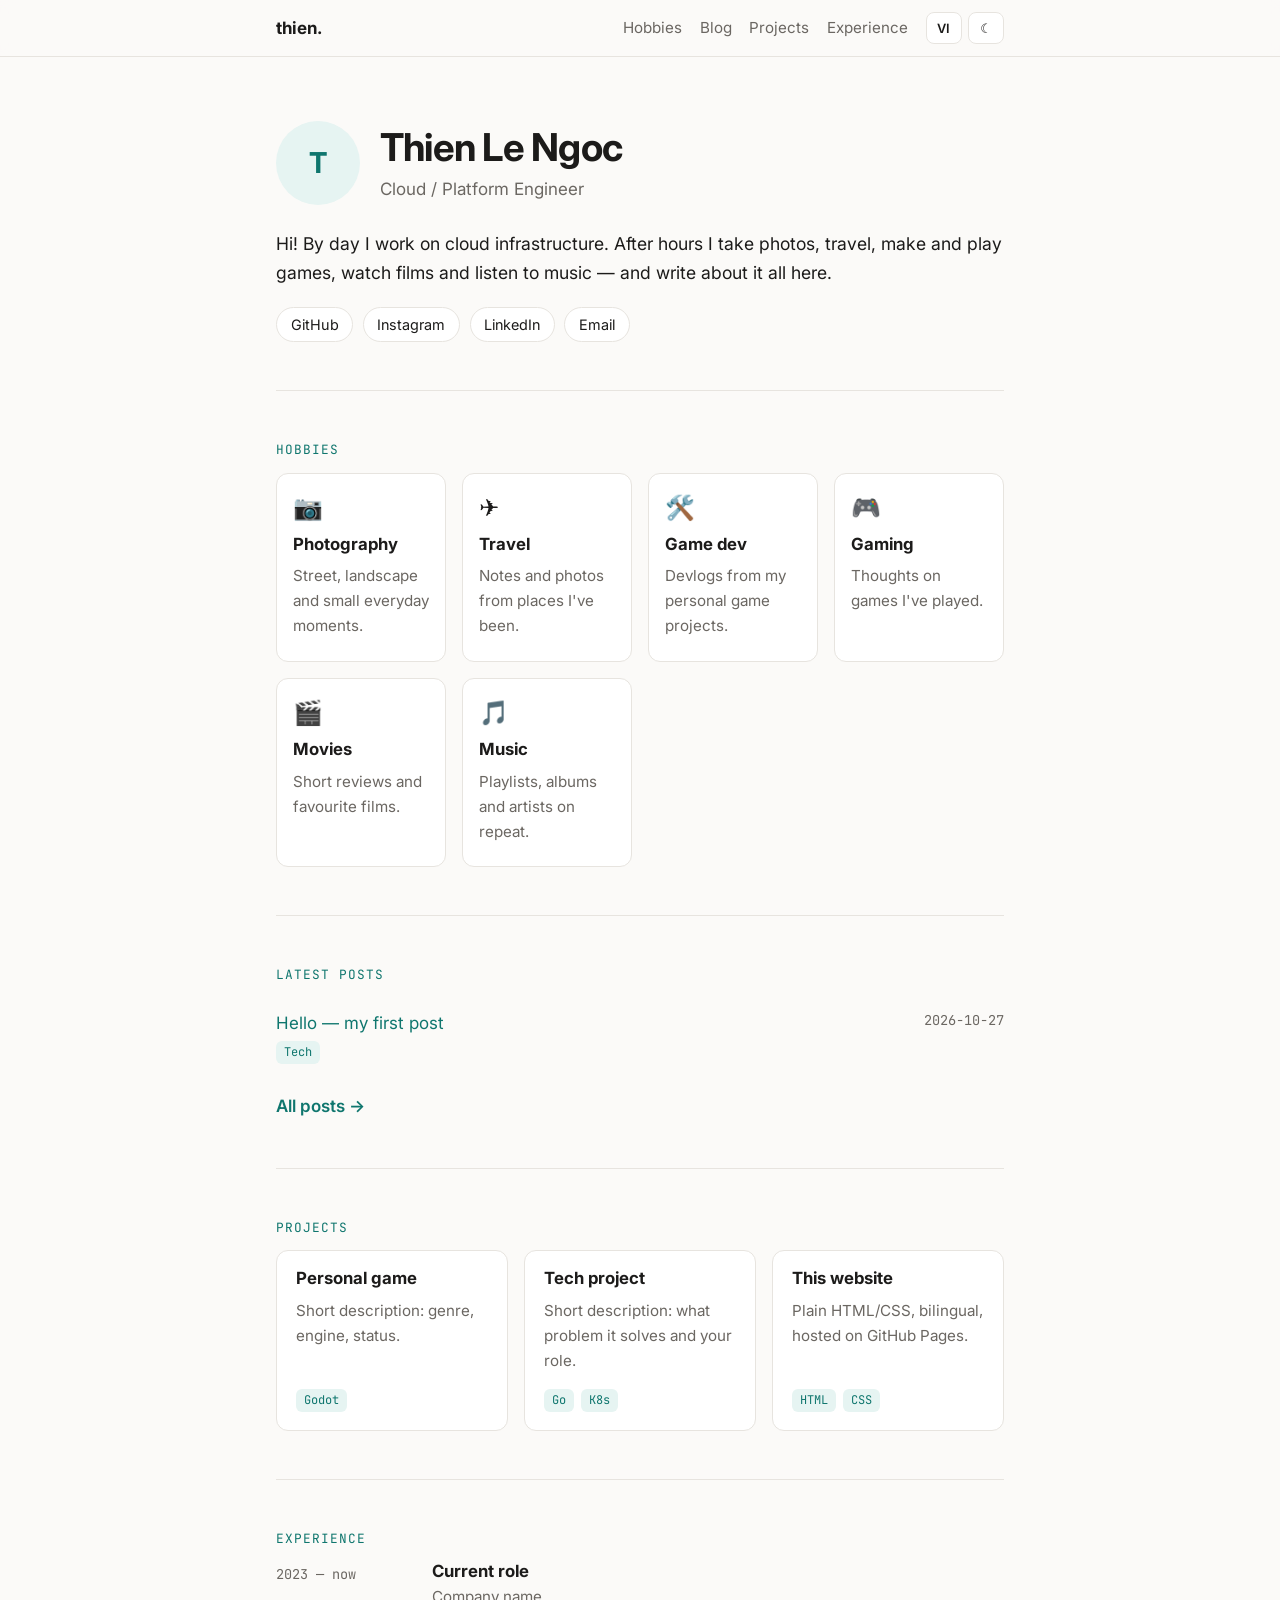
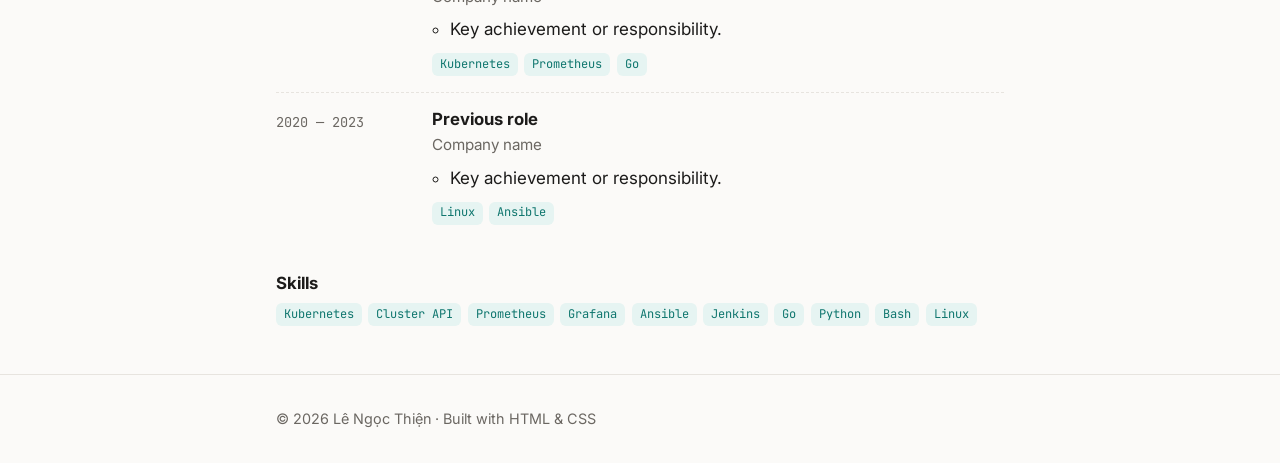
==== index.html @ 989d4b85 "Initial personal website Plain HTML/CSS site for GitHub Pages, bilingual (VI/EN) with dark mode.  - " ====
<!doctype html>
<html lang="vi" data-lang="vi"
      data-title-vi="Lê Ngọc Thiện — Trang cá nhân"
      data-title-en="Thien Le Ngoc — Personal site">
<head>
  <meta charset="utf-8">
  <meta name="viewport" content="width=device-width, initial-scale=1">
  <title>Lê Ngọc Thiện</title>
  <meta name="description" content="Trang cá nhân của Lê Ngọc Thiện — nhiếp ảnh, du lịch, game, phim, âm nhạc và công việc.">
  <link rel="icon" href="data:image/svg+xml,<svg xmlns='http://www.w3.org/2000/svg' viewBox='0 0 100 100'><rect width='100' height='100' rx='22' fill='%230f766e'/><text x='50' y='66' font-size='52' text-anchor='middle' fill='white' font-family='sans-serif' font-weight='700'>T</text></svg>">
  <link rel="preconnect" href="https://fonts.googleapis.com">
  <link rel="preconnect" href="https://fonts.gstatic.com" crossorigin>
  <link href="https://fonts.googleapis.com/css2?family=Inter:wght@400;600;700&family=JetBrains+Mono:wght@400;600&display=swap" rel="stylesheet">
  <link rel="stylesheet" href="assets/css/style.css">
  <script src="assets/js/main.js"></script>
</head>
<body>

<header class="site-header">
  <div class="container">
    <a class="brand" href="#top">thien.</a>
    <nav class="nav">
      <span class="nav-links">
        <a href="#hobbies"><span data-l="vi">Sở thích</span><span data-l="en">Hobbies</span></a>
        <a href="blog/">Blog</a>
        <a href="#projects"><span data-l="vi">Dự án</span><span data-l="en">Projects</span></a>
        <a href="#experience"><span data-l="vi">Kinh nghiệm</span><span data-l="en">Experience</span></a>
      </span>
      <span class="toggles">
        <button class="btn-icon" id="lang-toggle" type="button" aria-label="Switch language">EN</button>
        <button class="btn-icon" id="theme-toggle" type="button" aria-label="Toggle theme">☾</button>
      </span>
    </nav>
  </div>
</header>

<main class="container" id="top">

  <!-- ===== About ===== -->
  <section class="hero" id="about">
    <div class="hero-top">
      <!-- TODO: replace with <img class="avatar" src="assets/img/avatar.jpg" alt=""> -->
      <div class="avatar" aria-hidden="true">T</div>
      <div>
        <h1>
          <span data-l="vi">Lê Ngọc Thiện</span>
          <span data-l="en">Thien Le Ngoc</span>
        </h1>
        <!-- TODO: chỉnh lại chức danh -->
        <p class="role">
          <span data-l="vi">Kỹ sư Cloud / Platform</span>
          <span data-l="en">Cloud / Platform Engineer</span>
        </p>
      </div>
    </div>

    <!-- TODO: viết lại đoạn giới thiệu -->
    <p class="lead" data-l="vi">
      Xin chào! Ban ngày mình làm hạ tầng cloud. Ngoài giờ mình chụp ảnh, đi du lịch,
      làm và chơi game, xem phim, nghe nhạc — và ghi lại tất cả ở đây.
    </p>
    <p class="lead" data-l="en">
      Hi! By day I work on cloud infrastructure. After hours I take photos, travel,
      make and play games, watch films and listen to music — and write about it all here.
    </p>

    <div class="links">
      <a class="chip" href="https://github.com/lnthien97" target="_blank" rel="noopener">GitHub</a>
      <!-- TODO: điền link thật hoặc xoá -->
      <a class="chip" href="https://www.instagram.com/your-handle" target="_blank" rel="noopener">Instagram</a>
      <a class="chip" href="https://www.linkedin.com/in/your-handle" target="_blank" rel="noopener">LinkedIn</a>
      <a class="chip" href="mailto:you@example.com">Email</a>
    </div>
  </section>

  <!-- ===== Hobbies ===== -->
  <section id="hobbies">
    <div class="eyebrow"><span data-l="vi">Sở thích</span><span data-l="en">Hobbies</span></div>
    <!-- Mỗi thẻ dẫn tới blog lọc theo tag. Slug phải khớp với data-tags trong blog/index.html. -->
    <div class="grid grid-sm">
      <a class="card" href="blog/?tag=photography">
        <div class="emoji">📷</div>
        <h3><span data-l="vi">Nhiếp ảnh</span><span data-l="en">Photography</span></h3>
        <p data-l="vi">Ảnh đường phố, phong cảnh và những khoảnh khắc nhỏ.</p>
        <p data-l="en">Street, landscape and small everyday moments.</p>
      </a>
      <a class="card" href="blog/?tag=travel">
        <div class="emoji">✈️</div>
        <h3><span data-l="vi">Du lịch</span><span data-l="en">Travel</span></h3>
        <p data-l="vi">Ghi chép và ảnh từ những nơi đã đi.</p>
        <p data-l="en">Notes and photos from places I've been.</p>
      </a>
      <a class="card" href="blog/?tag=gamedev">
        <div class="emoji">🛠️</div>
        <h3><span data-l="vi">Làm game</span><span data-l="en">Game dev</span></h3>
        <p data-l="vi">Nhật ký phát triển các dự án game cá nhân.</p>
        <p data-l="en">Devlogs from my personal game projects.</p>
      </a>
      <a class="card" href="blog/?tag=gaming">
        <div class="emoji">🎮</div>
        <h3><span data-l="vi">Chơi game</span><span data-l="en">Gaming</span></h3>
        <p data-l="vi">Cảm nhận về những game đã chơi.</p>
        <p data-l="en">Thoughts on games I've played.</p>
      </a>
      <a class="card" href="blog/?tag=movies">
        <div class="emoji">🎬</div>
        <h3><span data-l="vi">Phim</span><span data-l="en">Movies</span></h3>
        <p data-l="vi">Review ngắn và danh sách phim yêu thích.</p>
        <p data-l="en">Short reviews and favourite films.</p>
      </a>
      <a class="card" href="blog/?tag=music">
        <div class="emoji">🎵</div>
        <h3><span data-l="vi">Âm nhạc</span><span data-l="en">Music</span></h3>
        <p data-l="vi">Playlist, album và nghệ sĩ đang nghe.</p>
        <p data-l="en">Playlists, albums and artists on repeat.</p>
      </a>
    </div>
  </section>

  <!-- ===== Blog ===== -->
  <section id="blog">
    <div class="eyebrow"><span data-l="vi">Bài viết mới</span><span data-l="en">Latest posts</span></div>
    <!-- Giữ 3–5 bài mới nhất ở đây; danh sách đầy đủ ở blog/index.html -->
    <ul class="posts">
      <li>
        <div>
          <a href="blog/hello-world.html">
            <span data-l="vi">Xin chào — bài viết đầu tiên</span>
            <span data-l="en">Hello — my first post</span>
          </a>
          <div class="post-tags">
            <a class="tag" href="blog/?tag=tech"><span data-l="vi">Kỹ thuật</span><span data-l="en">Tech</span></a>
          </div>
        </div>
        <time datetime="2026-10-27">2026-10-27</time>
      </li>
    </ul>
    <a class="more" href="blog/"><span data-l="vi">Xem tất cả bài viết →</span><span data-l="en">All posts →</span></a>
  </section>

  <!-- ===== Projects ===== -->
  <section id="projects">
    <div class="eyebrow"><span data-l="vi">Dự án</span><span data-l="en">Projects</span></div>
    <!-- TODO: thay bằng dự án thật (công việc lẫn game cá nhân). Copy một <a class="card"> để thêm. -->
    <div class="grid">
      <a class="card" href="https://github.com/lnthien97" target="_blank" rel="noopener">
        <h3><span data-l="vi">Game cá nhân</span><span data-l="en">Personal game</span></h3>
        <p data-l="vi">Mô tả ngắn: thể loại, engine, trạng thái.</p>
        <p data-l="en">Short description: genre, engine, status.</p>
        <div class="tags"><span class="tag">Godot</span></div>
      </a>
      <a class="card" href="https://github.com/lnthien97" target="_blank" rel="noopener">
        <h3><span data-l="vi">Dự án kỹ thuật</span><span data-l="en">Tech project</span></h3>
        <p data-l="vi">Mô tả ngắn: dự án giải quyết vấn đề gì, vai trò của bạn.</p>
        <p data-l="en">Short description: what problem it solves and your role.</p>
        <div class="tags"><span class="tag">Go</span><span class="tag">K8s</span></div>
      </a>
      <a class="card" href="https://github.com/lnthien97/thien-le-ngoc" target="_blank" rel="noopener">
        <h3><span data-l="vi">Trang web này</span><span data-l="en">This website</span></h3>
        <p data-l="vi">HTML/CSS thuần, song ngữ, host trên GitHub Pages.</p>
        <p data-l="en">Plain HTML/CSS, bilingual, hosted on GitHub Pages.</p>
        <div class="tags"><span class="tag">HTML</span><span class="tag">CSS</span></div>
      </a>
    </div>
  </section>

  <!-- ===== Experience ===== -->
  <section id="experience">
    <div class="eyebrow"><span data-l="vi">Kinh nghiệm</span><span data-l="en">Experience</span></div>
    <!-- TODO: thay bằng kinh nghiệm thật. Copy một <li> để thêm mục. -->
    <ol class="timeline">
      <li>
        <div class="when">2023 — <span data-l="vi">nay</span><span data-l="en">now</span></div>
        <div>
          <h3><span data-l="vi">Vị trí hiện tại</span><span data-l="en">Current role</span></h3>
          <div class="org"><span data-l="vi">Tên công ty</span><span data-l="en">Company name</span></div>
          <ul>
            <li data-l="vi">Mô tả thành tựu / trách nhiệm chính.</li>
            <li data-l="en">Key achievement or responsibility.</li>
          </ul>
          <div class="tags"><span class="tag">Kubernetes</span><span class="tag">Prometheus</span><span class="tag">Go</span></div>
        </div>
      </li>
      <li>
        <div class="when">2020 — 2023</div>
        <div>
          <h3><span data-l="vi">Vị trí trước</span><span data-l="en">Previous role</span></h3>
          <div class="org"><span data-l="vi">Tên công ty</span><span data-l="en">Company name</span></div>
          <ul>
            <li data-l="vi">Mô tả thành tựu / trách nhiệm chính.</li>
            <li data-l="en">Key achievement or responsibility.</li>
          </ul>
          <div class="tags"><span class="tag">Linux</span><span class="tag">Ansible</span></div>
        </div>
      </li>
    </ol>

    <h3 style="margin-top:2rem"><span data-l="vi">Kỹ năng</span><span data-l="en">Skills</span></h3>
    <!-- TODO: chỉnh danh sách kỹ năng -->
    <div class="tags">
      <span class="tag">Kubernetes</span><span class="tag">Cluster API</span><span class="tag">Prometheus</span>
      <span class="tag">Grafana</span><span class="tag">Ansible</span><span class="tag">Jenkins</span>
      <span class="tag">Go</span><span class="tag">Python</span><span class="tag">Bash</span><span class="tag">Linux</span>
    </div>
    <!-- Có cv.pdf thì bỏ comment dòng dưới -->
    <!-- <a class="more" href="cv.pdf"><span data-l="vi">Tải CV →</span><span data-l="en">Download CV →</span></a> -->
  </section>

</main>

<footer class="site-footer">
  <div class="container">
    © <span id="year">2026</span> Lê Ngọc Thiện ·
    <span data-l="vi">Làm bằng HTML &amp; CSS</span><span data-l="en">Built with HTML &amp; CSS</span>
  </div>
</footer>

</body>
</html>
---- assets/css/style.css ----
/* ---------- Tokens ---------- */
:root {
  --bg: #fbfaf8;
  --surface: #ffffff;
  --text: #1c1b1a;
  --muted: #6b6762;
  --border: #e7e4df;
  --accent: #0f766e;
  --accent-soft: #e6f4f2;
  --radius: 12px;
  --max: 760px;
  --font: "Inter", system-ui, -apple-system, "Segoe UI", Roboto, sans-serif;
  --mono: "JetBrains Mono", ui-monospace, SFMono-Regular, Menlo, monospace;
  color-scheme: light;
}

@media (prefers-color-scheme: dark) {
  :root:not([data-theme="light"]) {
    --bg: #141413;
    --surface: #1c1c1a;
    --text: #ecebe8;
    --muted: #a19d97;
    --border: #2e2d2a;
    --accent: #5eead4;
    --accent-soft: #15302d;
    color-scheme: dark;
  }
}
:root[data-theme="dark"] {
  --bg: #141413;
  --surface: #1c1c1a;
  --text: #ecebe8;
  --muted: #a19d97;
  --border: #2e2d2a;
  --accent: #5eead4;
  --accent-soft: #15302d;
  color-scheme: dark;
}

/* ---------- Language switching ---------- */
:root[data-lang="vi"] [data-l="en"],
:root[data-lang="en"] [data-l="vi"] { display: none !important; }

/* ---------- Base ---------- */
*, *::before, *::after { box-sizing: border-box; }
html { scroll-behavior: smooth; scroll-padding-top: 72px; }
body {
  margin: 0;
  background: var(--bg);
  color: var(--text);
  font-family: var(--font);
  font-size: 17px;
  line-height: 1.65;
  -webkit-font-smoothing: antialiased;
}
a { color: var(--accent); text-decoration: none; }
a:hover { text-decoration: underline; text-underline-offset: 3px; }
img { max-width: 100%; display: block; }
h1, h2, h3 { line-height: 1.25; margin: 0 0 .5em; }
h2 { font-size: 1.35rem; letter-spacing: -.01em; }
h3 { font-size: 1.05rem; }
p { margin: 0 0 1em; }
code { font-family: var(--mono); font-size: .9em; background: var(--accent-soft); padding: .1em .35em; border-radius: 4px; }
pre { background: var(--surface); border: 1px solid var(--border); border-radius: 8px; padding: 1rem; overflow-x: auto; }
pre code { background: none; padding: 0; }

.container { max-width: var(--max); margin: 0 auto; padding: 0 16px; }

/* ---------- Header ---------- */
.site-header {
  position: sticky; top: 0; z-index: 10;
  background: color-mix(in srgb, var(--bg) 85%, transparent);
  backdrop-filter: blur(8px);
  border-bottom: 1px solid var(--border);
}
.site-header .container {
  display: flex; align-items: center; justify-content: space-between;
  gap: 1rem; height: 56px;
}
.brand { font-weight: 700; color: var(--text); }
.brand:hover { text-decoration: none; }
.nav { display: flex; align-items: center; gap: 1.1rem; font-size: .95rem; }
.nav .nav-links { display: contents; }
.nav a { color: var(--muted); }
.nav a:hover { color: var(--text); text-decoration: none; }
.toggles { display: flex; gap: .4rem; }
.btn-icon {
  border: 1px solid var(--border); background: var(--surface); color: var(--text);
  border-radius: 8px; height: 32px; min-width: 36px; padding: 0 .5rem;
  font: 600 .8rem var(--font); cursor: pointer;
}
.btn-icon:hover { border-color: var(--accent); }

@media (max-width: 640px) {
  .nav .nav-links { display: none; }
}

/* ---------- Sections ---------- */
section { padding: 3rem 0; border-bottom: 1px solid var(--border); }
section:last-of-type { border-bottom: none; }
.eyebrow { font-family: var(--mono); font-size: .8rem; color: var(--accent); text-transform: uppercase; letter-spacing: .08em; margin-bottom: .75rem; }

/* Hero */
.hero { padding-top: 4rem; }
.hero-top { display: flex; align-items: center; gap: 1.25rem; margin-bottom: 1.5rem; }
.avatar {
  width: 84px; height: 84px; border-radius: 50%; flex: none;
  display: grid; place-items: center;
  background: var(--accent-soft); color: var(--accent);
  font-size: 1.8rem; font-weight: 700; object-fit: cover;
}
.hero h1 { font-size: clamp(1.8rem, 5vw, 2.4rem); letter-spacing: -.02em; margin: 0; }
.hero .role { color: var(--muted); margin: .2rem 0 0; }
.lead { font-size: 1.1rem; }
.links { display: flex; flex-wrap: wrap; gap: .6rem; margin-top: 1.25rem; }
.chip {
  display: inline-flex; align-items: center; gap: .35rem;
  border: 1px solid var(--border); background: var(--surface);
  border-radius: 999px; padding: .3rem .85rem; font-size: .9rem; color: var(--text);
}
.chip:hover { border-color: var(--accent); text-decoration: none; }

/* Timeline (experience) */
.timeline { list-style: none; margin: 0; padding: 0; }
.timeline > li { display: grid; grid-template-columns: 140px 1fr; gap: 1rem; padding: 1rem 0; border-top: 1px dashed var(--border); }
.timeline > li:first-child { border-top: none; padding-top: 0; }
.timeline .when { color: var(--muted); font-family: var(--mono); font-size: .85rem; padding-top: .15rem; }
.timeline h3 { margin-bottom: .15rem; }
.timeline .org { color: var(--muted); font-size: .95rem; margin-bottom: .4rem; }
.timeline ul { margin: .25rem 0 0; padding-left: 1.1rem; }
@media (max-width: 560px) {
  .timeline > li { grid-template-columns: 1fr; gap: .25rem; }
}

.tags { display: flex; flex-wrap: wrap; gap: .4rem; margin-top: .6rem; }
.tag { font-family: var(--mono); font-size: .75rem; background: var(--accent-soft); color: var(--accent); border-radius: 6px; padding: .1rem .5rem; }

/* Cards (projects, hobbies) */
.grid { display: grid; grid-template-columns: repeat(auto-fill, minmax(220px, 1fr)); gap: 1rem; }
.card {
  background: var(--surface); border: 1px solid var(--border); border-radius: var(--radius);
  padding: 1.1rem 1.2rem; display: flex; flex-direction: column;
}
.card p { color: var(--muted); font-size: .95rem; margin-bottom: .5rem; }
.card .tags { margin-top: auto; padding-top: .5rem; }
a.card { color: inherit; transition: border-color .15s, transform .15s; }
a.card:hover { border-color: var(--accent); text-decoration: none; transform: translateY(-2px); }
.card .emoji { font-size: 1.5rem; margin-bottom: .4rem; }

/* Post list */
.posts { list-style: none; margin: 0; padding: 0; }
.posts li { display: flex; justify-content: space-between; gap: 1rem; padding: .7rem 0; border-top: 1px dashed var(--border); }
.posts li:first-child { border-top: none; }
.posts time { color: var(--muted); font-family: var(--mono); font-size: .85rem; white-space: nowrap; }
.posts li[hidden] { display: none; }
.post-tags { display: flex; flex-wrap: wrap; gap: .35rem; margin-top: .3rem; }
a.tag:hover { text-decoration: none; filter: brightness(1.1); }
.more { display: inline-block; margin-top: 1rem; font-weight: 600; }
.empty { color: var(--muted); padding: 1rem 0; }

/* Tag filter bar */
.filters { display: flex; flex-wrap: wrap; gap: .5rem; margin: 1.25rem 0 1.75rem; }
.filters a {
  border: 1px solid var(--border); background: var(--surface); color: var(--text);
  border-radius: 999px; padding: .25rem .8rem; font-size: .88rem;
}
.filters a:hover { border-color: var(--accent); text-decoration: none; }
.filters a.active { background: var(--accent); border-color: var(--accent); color: var(--bg); }

/* Photo gallery (for photography / travel posts) */
.gallery { display: grid; grid-template-columns: repeat(auto-fill, minmax(220px, 1fr)); gap: .75rem; margin: 1.5rem 0; }
.gallery figure, .article figure { margin: 0; }
.gallery img { width: 100%; height: auto; aspect-ratio: 4 / 3; object-fit: cover; border-radius: 8px; }
.article figure img { border-radius: 8px; }
.article figcaption { color: var(--muted); font-size: .85rem; margin-top: .35rem; }
.gallery.wide { grid-template-columns: 1fr; }
.gallery.wide img { aspect-ratio: auto; }

/* Article */
.article { padding: 3rem 0; }
.article h1 { font-size: clamp(1.7rem, 4.5vw, 2.2rem); letter-spacing: -.02em; }
.article .meta { color: var(--muted); font-size: .9rem; margin-bottom: 2rem; }
.article h2 { margin-top: 2rem; }
.article blockquote { margin: 1.25rem 0; padding: .25rem 1rem; border-left: 3px solid var(--accent); color: var(--muted); }

/* Footer */
.site-footer { border-top: 1px solid var(--border); padding: 2rem 0; color: var(--muted); font-size: .9rem; }

/* Compact grid (hobbies): 2 columns on phones */
.grid-sm { grid-template-columns: repeat(auto-fill, minmax(150px, 1fr)); }
.grid-sm .card { padding: .9rem 1rem; }

/* Lightbox */
.gallery a { display: block; }
.gallery a img { cursor: zoom-in; transition: opacity .15s; }
.gallery a:hover img { opacity: .9; }
.lightbox {
  position: fixed; inset: 0; z-index: 100;
  background: rgba(0, 0, 0, .92);
  display: grid; place-items: center; padding: 16px;
}
.lightbox[hidden] { display: none; }
.lightbox img { max-width: 100%; max-height: calc(100vh - 32px); max-height: calc(100dvh - 32px); object-fit: contain; border-radius: 4px; }
.lightbox button {
  position: absolute; background: none; border: none; color: #fff;
  font-size: 2.5rem; line-height: 1; padding: .5rem 1rem; cursor: pointer; opacity: .7;
}
.lightbox button:hover { opacity: 1; }
.lb-prev { left: 0; top: 50%; transform: translateY(-50%); }
.lb-next { right: 0; top: 50%; transform: translateY(-50%); }
.lb-close { top: 0; right: 0; }
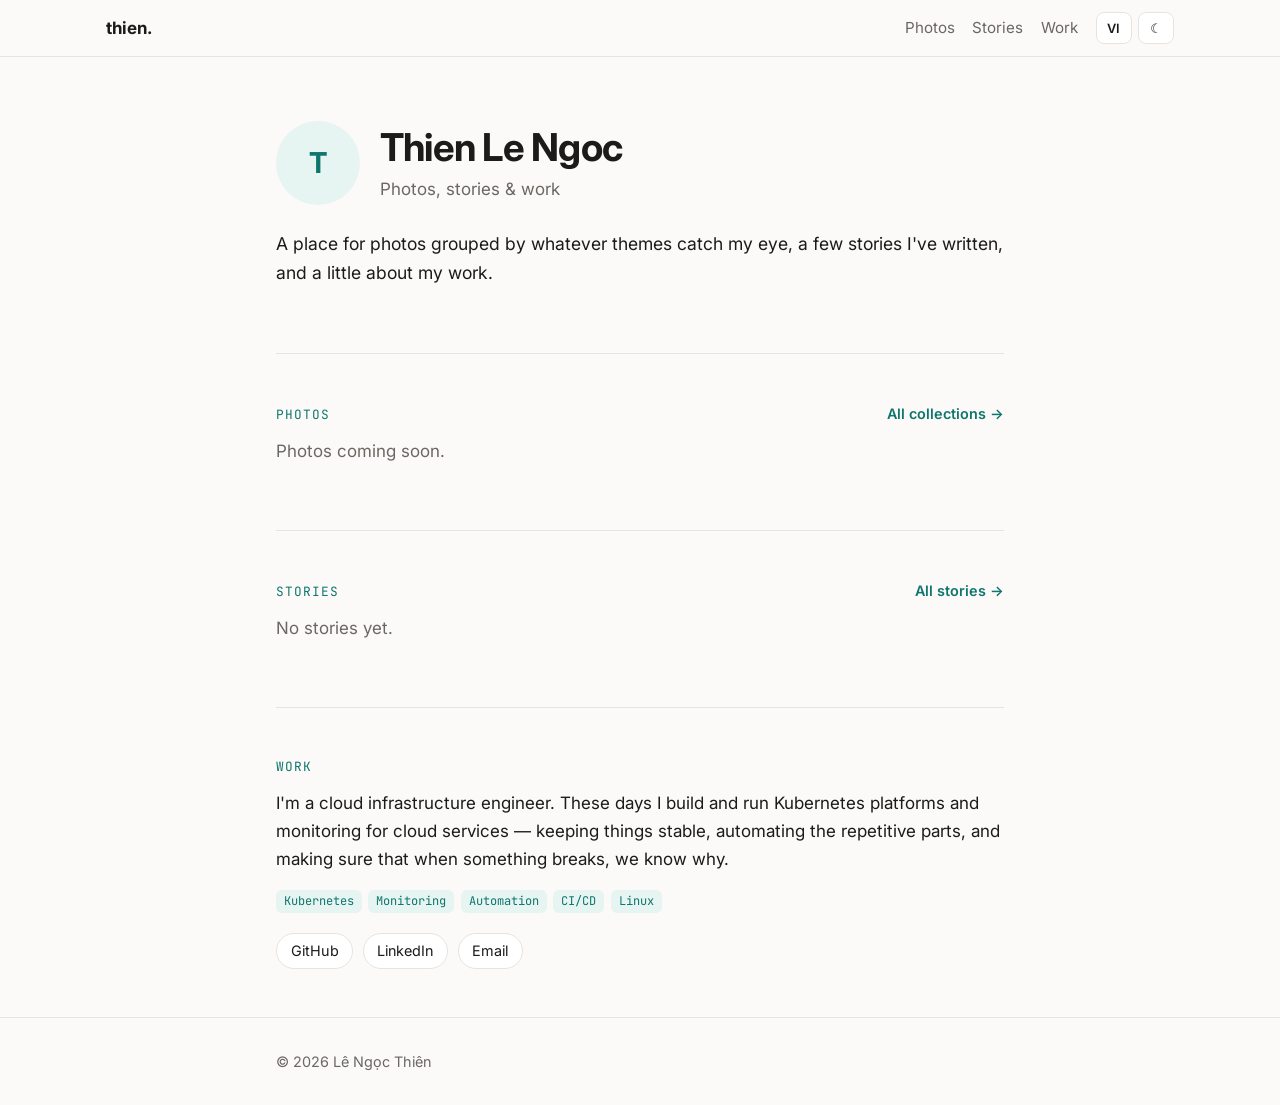
==== commit cfc6c5ea: "Restructure site into Photos, Stories and Work - Photos (anh/): themed collections driven by JSON; a" ====
--- a/index.html
+++ b/index.html
@@ -1,31 +1,28 @@
 <!doctype html>
 <html lang="vi" data-lang="vi"
-      data-title-vi="Lê Ngọc Thiện — Trang cá nhân"
-      data-title-en="Thien Le Ngoc — Personal site">
+      data-title-vi="Lê Ngọc Thiên — Ảnh, chuyện & công việc"
+      data-title-en="Thien Le Ngoc — Photos, stories & work">
 <head>
   <meta charset="utf-8">
   <meta name="viewport" content="width=device-width, initial-scale=1">
-  <title>Lê Ngọc Thiện</title>
-  <meta name="description" content="Trang cá nhân của Lê Ngọc Thiện — nhiếp ảnh, du lịch, game, phim, âm nhạc và công việc.">
+  <title>Lê Ngọc Thiên</title>
+  <meta name="description" content="Ảnh, những câu chuyện tự viết và đôi dòng về công việc của Lê Ngọc Thiên.">
   <link rel="icon" href="data:image/svg+xml,<svg xmlns='http://www.w3.org/2000/svg' viewBox='0 0 100 100'><rect width='100' height='100' rx='22' fill='%230f766e'/><text x='50' y='66' font-size='52' text-anchor='middle' fill='white' font-family='sans-serif' font-weight='700'>T</text></svg>">
   <link rel="preconnect" href="https://fonts.googleapis.com">
   <link rel="preconnect" href="https://fonts.gstatic.com" crossorigin>
-  <link href="https://fonts.googleapis.com/css2?family=Inter:wght@400;600;700&family=JetBrains+Mono:wght@400;600&display=swap" rel="stylesheet">
+  <link href="https://fonts.googleapis.com/css2?family=Inter:wght@400;600;700&family=Literata:wght@400;600&family=JetBrains+Mono:wght@400&display=swap" rel="stylesheet">
   <link rel="stylesheet" href="assets/css/style.css">
   <script src="assets/js/main.js"></script>
 </head>
-<body>
+<body data-page="home">
 
 <header class="site-header">
   <div class="container">
-    <a class="brand" href="#top">thien.</a>
+    <a class="brand" href="./">thien.</a>
     <nav class="nav">
-      <span class="nav-links">
-        <a href="#hobbies"><span data-l="vi">Sở thích</span><span data-l="en">Hobbies</span></a>
-        <a href="blog/">Blog</a>
-        <a href="#projects"><span data-l="vi">Dự án</span><span data-l="en">Projects</span></a>
-        <a href="#experience"><span data-l="vi">Kinh nghiệm</span><span data-l="en">Experience</span></a>
-      </span>
+      <a href="anh/"><span data-l="vi">Ảnh</span><span data-l="en">Photos</span></a>
+      <a href="chuyen/"><span data-l="vi">Chuyện</span><span data-l="en">Stories</span></a>
+      <a href="#work"><span data-l="vi">Công việc</span><span data-l="en">Work</span></a>
       <span class="toggles">
         <button class="btn-icon" id="lang-toggle" type="button" aria-label="Switch language">EN</button>
         <button class="btn-icon" id="theme-toggle" type="button" aria-label="Toggle theme">☾</button>
@@ -34,185 +31,72 @@
   </div>
 </header>
 
-<main class="container" id="top">
+<main class="container">
 
-  <!-- ===== About ===== -->
-  <section class="hero" id="about">
+  <section class="hero">
     <div class="hero-top">
-      <!-- TODO: replace with <img class="avatar" src="assets/img/avatar.jpg" alt=""> -->
+      <!-- TODO: thay bằng <img class="avatar" src="assets/avatar.jpg" alt=""> -->
       <div class="avatar" aria-hidden="true">T</div>
       <div>
-        <h1>
-          <span data-l="vi">Lê Ngọc Thiện</span>
-          <span data-l="en">Thien Le Ngoc</span>
-        </h1>
-        <!-- TODO: chỉnh lại chức danh -->
-        <p class="role">
-          <span data-l="vi">Kỹ sư Cloud / Platform</span>
-          <span data-l="en">Cloud / Platform Engineer</span>
-        </p>
+        <h1><span data-l="vi">Lê Ngọc Thiên</span><span data-l="en">Thien Le Ngoc</span></h1>
+        <p class="role"><span data-l="vi">Ảnh, chuyện &amp; công việc</span><span data-l="en">Photos, stories &amp; work</span></p>
       </div>
     </div>
-
-    <!-- TODO: viết lại đoạn giới thiệu -->
     <p class="lead" data-l="vi">
-      Xin chào! Ban ngày mình làm hạ tầng cloud. Ngoài giờ mình chụp ảnh, đi du lịch,
-      làm và chơi game, xem phim, nghe nhạc — và ghi lại tất cả ở đây.
+      Nơi mình cất những bức ảnh theo từng chủ đề mình thích, vài câu chuyện tự viết,
+      và đôi dòng về công việc.
     </p>
     <p class="lead" data-l="en">
-      Hi! By day I work on cloud infrastructure. After hours I take photos, travel,
-      make and play games, watch films and listen to music — and write about it all here.
+      A place for photos grouped by whatever themes catch my eye, a few stories I've written,
+      and a little about my work.
     </p>
+  </section>
 
+  <section id="photos">
+    <div class="section-head">
+      <div class="eyebrow"><span data-l="vi">Ảnh</span><span data-l="en">Photos</span></div>
+      <a href="anh/"><span data-l="vi">Tất cả bộ sưu tập →</span><span data-l="en">All collections →</span></a>
+    </div>
+    <div id="home-photos"></div>
+  </section>
+
+  <section id="stories">
+    <div class="section-head">
+      <div class="eyebrow"><span data-l="vi">Chuyện</span><span data-l="en">Stories</span></div>
+      <a href="chuyen/"><span data-l="vi">Tất cả truyện →</span><span data-l="en">All stories →</span></a>
+    </div>
+    <div id="home-stories"></div>
+  </section>
+
+  <section id="work">
+    <div class="eyebrow"><span data-l="vi">Công việc</span><span data-l="en">Work</span></div>
+    <!-- TODO: chỉnh lại cho đúng. Repo public — không nêu tên hệ thống / khách hàng nội bộ. -->
+    <p data-l="vi">
+      Mình là kỹ sư hạ tầng cloud. Hiện tại mình xây dựng và vận hành nền tảng Kubernetes
+      và hệ thống giám sát cho dịch vụ cloud — làm sao để hệ thống chạy ổn định,
+      tự động hoá được những việc lặp lại, và khi có sự cố thì biết ngay vì sao.
+    </p>
+    <p data-l="en">
+      I'm a cloud infrastructure engineer. These days I build and run Kubernetes platforms
+      and monitoring for cloud services — keeping things stable, automating the repetitive parts,
+      and making sure that when something breaks, we know why.
+    </p>
+    <div class="tags">
+      <span class="tag">Kubernetes</span><span class="tag">Monitoring</span><span class="tag">Automation</span>
+      <span class="tag">CI/CD</span><span class="tag">Linux</span>
+    </div>
     <div class="links">
       <a class="chip" href="https://github.com/lnthien97" target="_blank" rel="noopener">GitHub</a>
-      <!-- TODO: điền link thật hoặc xoá -->
-      <a class="chip" href="https://www.instagram.com/your-handle" target="_blank" rel="noopener">Instagram</a>
+      <!-- TODO: điền link thật hoặc xoá. Email nên dùng email cá nhân. -->
       <a class="chip" href="https://www.linkedin.com/in/your-handle" target="_blank" rel="noopener">LinkedIn</a>
       <a class="chip" href="mailto:you@example.com">Email</a>
     </div>
   </section>
 
-  <!-- ===== Hobbies ===== -->
-  <section id="hobbies">
-    <div class="eyebrow"><span data-l="vi">Sở thích</span><span data-l="en">Hobbies</span></div>
-    <!-- Mỗi thẻ dẫn tới blog lọc theo tag. Slug phải khớp với data-tags trong blog/index.html. -->
-    <div class="grid grid-sm">
-      <a class="card" href="blog/?tag=photography">
-        <div class="emoji">📷</div>
-        <h3><span data-l="vi">Nhiếp ảnh</span><span data-l="en">Photography</span></h3>
-        <p data-l="vi">Ảnh đường phố, phong cảnh và những khoảnh khắc nhỏ.</p>
-        <p data-l="en">Street, landscape and small everyday moments.</p>
-      </a>
-      <a class="card" href="blog/?tag=travel">
-        <div class="emoji">✈️</div>
-        <h3><span data-l="vi">Du lịch</span><span data-l="en">Travel</span></h3>
-        <p data-l="vi">Ghi chép và ảnh từ những nơi đã đi.</p>
-        <p data-l="en">Notes and photos from places I've been.</p>
-      </a>
-      <a class="card" href="blog/?tag=gamedev">
-        <div class="emoji">🛠️</div>
-        <h3><span data-l="vi">Làm game</span><span data-l="en">Game dev</span></h3>
-        <p data-l="vi">Nhật ký phát triển các dự án game cá nhân.</p>
-        <p data-l="en">Devlogs from my personal game projects.</p>
-      </a>
-      <a class="card" href="blog/?tag=gaming">
-        <div class="emoji">🎮</div>
-        <h3><span data-l="vi">Chơi game</span><span data-l="en">Gaming</span></h3>
-        <p data-l="vi">Cảm nhận về những game đã chơi.</p>
-        <p data-l="en">Thoughts on games I've played.</p>
-      </a>
-      <a class="card" href="blog/?tag=movies">
-        <div class="emoji">🎬</div>
-        <h3><span data-l="vi">Phim</span><span data-l="en">Movies</span></h3>
-        <p data-l="vi">Review ngắn và danh sách phim yêu thích.</p>
-        <p data-l="en">Short reviews and favourite films.</p>
-      </a>
-      <a class="card" href="blog/?tag=music">
-        <div class="emoji">🎵</div>
-        <h3><span data-l="vi">Âm nhạc</span><span data-l="en">Music</span></h3>
-        <p data-l="vi">Playlist, album và nghệ sĩ đang nghe.</p>
-        <p data-l="en">Playlists, albums and artists on repeat.</p>
-      </a>
-    </div>
-  </section>
-
-  <!-- ===== Blog ===== -->
-  <section id="blog">
-    <div class="eyebrow"><span data-l="vi">Bài viết mới</span><span data-l="en">Latest posts</span></div>
-    <!-- Giữ 3–5 bài mới nhất ở đây; danh sách đầy đủ ở blog/index.html -->
-    <ul class="posts">
-      <li>
-        <div>
-          <a href="blog/hello-world.html">
-            <span data-l="vi">Xin chào — bài viết đầu tiên</span>
-            <span data-l="en">Hello — my first post</span>
-          </a>
-          <div class="post-tags">
-            <a class="tag" href="blog/?tag=tech"><span data-l="vi">Kỹ thuật</span><span data-l="en">Tech</span></a>
-          </div>
-        </div>
-        <time datetime="2026-10-27">2026-10-27</time>
-      </li>
-    </ul>
-    <a class="more" href="blog/"><span data-l="vi">Xem tất cả bài viết →</span><span data-l="en">All posts →</span></a>
-  </section>
-
-  <!-- ===== Projects ===== -->
-  <section id="projects">
-    <div class="eyebrow"><span data-l="vi">Dự án</span><span data-l="en">Projects</span></div>
-    <!-- TODO: thay bằng dự án thật (công việc lẫn game cá nhân). Copy một <a class="card"> để thêm. -->
-    <div class="grid">
-      <a class="card" href="https://github.com/lnthien97" target="_blank" rel="noopener">
-        <h3><span data-l="vi">Game cá nhân</span><span data-l="en">Personal game</span></h3>
-        <p data-l="vi">Mô tả ngắn: thể loại, engine, trạng thái.</p>
-        <p data-l="en">Short description: genre, engine, status.</p>
-        <div class="tags"><span class="tag">Godot</span></div>
-      </a>
-      <a class="card" href="https://github.com/lnthien97" target="_blank" rel="noopener">
-        <h3><span data-l="vi">Dự án kỹ thuật</span><span data-l="en">Tech project</span></h3>
-        <p data-l="vi">Mô tả ngắn: dự án giải quyết vấn đề gì, vai trò của bạn.</p>
-        <p data-l="en">Short description: what problem it solves and your role.</p>
-        <div class="tags"><span class="tag">Go</span><span class="tag">K8s</span></div>
-      </a>
-      <a class="card" href="https://github.com/lnthien97/thien-le-ngoc" target="_blank" rel="noopener">
-        <h3><span data-l="vi">Trang web này</span><span data-l="en">This website</span></h3>
-        <p data-l="vi">HTML/CSS thuần, song ngữ, host trên GitHub Pages.</p>
-        <p data-l="en">Plain HTML/CSS, bilingual, hosted on GitHub Pages.</p>
-        <div class="tags"><span class="tag">HTML</span><span class="tag">CSS</span></div>
-      </a>
-    </div>
-  </section>
-
-  <!-- ===== Experience ===== -->
-  <section id="experience">
-    <div class="eyebrow"><span data-l="vi">Kinh nghiệm</span><span data-l="en">Experience</span></div>
-    <!-- TODO: thay bằng kinh nghiệm thật. Copy một <li> để thêm mục. -->
-    <ol class="timeline">
-      <li>
-        <div class="when">2023 — <span data-l="vi">nay</span><span data-l="en">now</span></div>
-        <div>
-          <h3><span data-l="vi">Vị trí hiện tại</span><span data-l="en">Current role</span></h3>
-          <div class="org"><span data-l="vi">Tên công ty</span><span data-l="en">Company name</span></div>
-          <ul>
-            <li data-l="vi">Mô tả thành tựu / trách nhiệm chính.</li>
-            <li data-l="en">Key achievement or responsibility.</li>
-          </ul>
-          <div class="tags"><span class="tag">Kubernetes</span><span class="tag">Prometheus</span><span class="tag">Go</span></div>
-        </div>
-      </li>
-      <li>
-        <div class="when">2020 — 2023</div>
-        <div>
-          <h3><span data-l="vi">Vị trí trước</span><span data-l="en">Previous role</span></h3>
-          <div class="org"><span data-l="vi">Tên công ty</span><span data-l="en">Company name</span></div>
-          <ul>
-            <li data-l="vi">Mô tả thành tựu / trách nhiệm chính.</li>
-            <li data-l="en">Key achievement or responsibility.</li>
-          </ul>
-          <div class="tags"><span class="tag">Linux</span><span class="tag">Ansible</span></div>
-        </div>
-      </li>
-    </ol>
-
-    <h3 style="margin-top:2rem"><span data-l="vi">Kỹ năng</span><span data-l="en">Skills</span></h3>
-    <!-- TODO: chỉnh danh sách kỹ năng -->
-    <div class="tags">
-      <span class="tag">Kubernetes</span><span class="tag">Cluster API</span><span class="tag">Prometheus</span>
-      <span class="tag">Grafana</span><span class="tag">Ansible</span><span class="tag">Jenkins</span>
-      <span class="tag">Go</span><span class="tag">Python</span><span class="tag">Bash</span><span class="tag">Linux</span>
-    </div>
-    <!-- Có cv.pdf thì bỏ comment dòng dưới -->
-    <!-- <a class="more" href="cv.pdf"><span data-l="vi">Tải CV →</span><span data-l="en">Download CV →</span></a> -->
-  </section>
-
 </main>
 
 <footer class="site-footer">
-  <div class="container">
-    © <span id="year">2026</span> Lê Ngọc Thiện ·
-    <span data-l="vi">Làm bằng HTML &amp; CSS</span><span data-l="en">Built with HTML &amp; CSS</span>
-  </div>
+  <div class="container">© <span id="year">2026</span> Lê Ngọc Thiên</div>
 </footer>
 
 </body>
--- a/assets/css/style.css
+++ b/assets/css/style.css
@@ -9,7 +9,9 @@
   --accent-soft: #e6f4f2;
   --radius: 12px;
   --max: 760px;
+  --wide: 1100px;
   --font: "Inter", system-ui, -apple-system, "Segoe UI", Roboto, sans-serif;
+  --serif: "Literata", Georgia, "Times New Roman", serif;
   --mono: "JetBrains Mono", ui-monospace, SFMono-Regular, Menlo, monospace;
   color-scheme: light;
 }
@@ -57,14 +59,13 @@
 a:hover { text-decoration: underline; text-underline-offset: 3px; }
 img { max-width: 100%; display: block; }
 h1, h2, h3 { line-height: 1.25; margin: 0 0 .5em; }
+h1 { font-size: clamp(1.7rem, 4.5vw, 2.2rem); letter-spacing: -.02em; }
 h2 { font-size: 1.35rem; letter-spacing: -.01em; }
 h3 { font-size: 1.05rem; }
 p { margin: 0 0 1em; }
-code { font-family: var(--mono); font-size: .9em; background: var(--accent-soft); padding: .1em .35em; border-radius: 4px; }
-pre { background: var(--surface); border: 1px solid var(--border); border-radius: 8px; padding: 1rem; overflow-x: auto; }
-pre code { background: none; padding: 0; }
 
 .container { max-width: var(--max); margin: 0 auto; padding: 0 16px; }
+.container.wide { max-width: var(--wide); }
 
 /* ---------- Header ---------- */
 .site-header {
@@ -75,14 +76,13 @@
 }
 .site-header .container {
   display: flex; align-items: center; justify-content: space-between;
-  gap: 1rem; height: 56px;
+  gap: 1rem; height: 56px; max-width: var(--wide);
 }
 .brand { font-weight: 700; color: var(--text); }
 .brand:hover { text-decoration: none; }
 .nav { display: flex; align-items: center; gap: 1.1rem; font-size: .95rem; }
-.nav .nav-links { display: contents; }
 .nav a { color: var(--muted); }
-.nav a:hover { color: var(--text); text-decoration: none; }
+.nav a:hover, .nav a[aria-current] { color: var(--text); text-decoration: none; }
 .toggles { display: flex; gap: .4rem; }
 .btn-icon {
   border: 1px solid var(--border); background: var(--surface); color: var(--text);
@@ -90,15 +90,23 @@
   font: 600 .8rem var(--font); cursor: pointer;
 }
 .btn-icon:hover { border-color: var(--accent); }
-
-@media (max-width: 640px) {
-  .nav .nav-links { display: none; }
+@media (max-width: 480px) {
+  .nav { gap: .75rem; font-size: .9rem; }
+  .brand { display: none; }
+  .site-header .container { justify-content: flex-end; }
 }
 
 /* ---------- Sections ---------- */
 section { padding: 3rem 0; border-bottom: 1px solid var(--border); }
 section:last-of-type { border-bottom: none; }
+.page { padding-top: 2.5rem; padding-bottom: 4rem; }
 .eyebrow { font-family: var(--mono); font-size: .8rem; color: var(--accent); text-transform: uppercase; letter-spacing: .08em; margin-bottom: .75rem; }
+.section-head { display: flex; justify-content: space-between; align-items: baseline; gap: 1rem; }
+.section-head a { font-size: .9rem; font-weight: 600; white-space: nowrap; }
+.meta { color: var(--muted); font-size: .88rem; }
+.empty { color: var(--muted); }
+.lead { font-size: 1.1rem; }
+.back { display: inline-block; font-size: .9rem; margin-bottom: 1.5rem; }
 
 /* Hero */
 .hero { padding-top: 4rem; }
@@ -109,9 +117,8 @@
   background: var(--accent-soft); color: var(--accent);
   font-size: 1.8rem; font-weight: 700; object-fit: cover;
 }
-.hero h1 { font-size: clamp(1.8rem, 5vw, 2.4rem); letter-spacing: -.02em; margin: 0; }
+.hero h1 { font-size: clamp(1.8rem, 5vw, 2.4rem); margin: 0; }
 .hero .role { color: var(--muted); margin: .2rem 0 0; }
-.lead { font-size: 1.1rem; }
 .links { display: flex; flex-wrap: wrap; gap: .6rem; margin-top: 1.25rem; }
 .chip {
   display: inline-flex; align-items: center; gap: .35rem;
@@ -120,87 +127,39 @@
 }
 .chip:hover { border-color: var(--accent); text-decoration: none; }
 
-/* Timeline (experience) */
-.timeline { list-style: none; margin: 0; padding: 0; }
-.timeline > li { display: grid; grid-template-columns: 140px 1fr; gap: 1rem; padding: 1rem 0; border-top: 1px dashed var(--border); }
-.timeline > li:first-child { border-top: none; padding-top: 0; }
-.timeline .when { color: var(--muted); font-family: var(--mono); font-size: .85rem; padding-top: .15rem; }
-.timeline h3 { margin-bottom: .15rem; }
-.timeline .org { color: var(--muted); font-size: .95rem; margin-bottom: .4rem; }
-.timeline ul { margin: .25rem 0 0; padding-left: 1.1rem; }
-@media (max-width: 560px) {
-  .timeline > li { grid-template-columns: 1fr; gap: .25rem; }
-}
-
 .tags { display: flex; flex-wrap: wrap; gap: .4rem; margin-top: .6rem; }
 .tag { font-family: var(--mono); font-size: .75rem; background: var(--accent-soft); color: var(--accent); border-radius: 6px; padding: .1rem .5rem; }
 
-/* Cards (projects, hobbies) */
-.grid { display: grid; grid-template-columns: repeat(auto-fill, minmax(220px, 1fr)); gap: 1rem; }
-.card {
-  background: var(--surface); border: 1px solid var(--border); border-radius: var(--radius);
-  padding: 1.1rem 1.2rem; display: flex; flex-direction: column;
+/* ---------- Photo collections ---------- */
+.grid { display: grid; grid-template-columns: repeat(auto-fill, minmax(220px, 1fr)); gap: 1rem; margin-top: 1rem; }
+.collection {
+  display: block; color: inherit; border-radius: var(--radius); overflow: hidden;
+  background: var(--surface); border: 1px solid var(--border);
+  transition: border-color .15s, transform .15s;
 }
-.card p { color: var(--muted); font-size: .95rem; margin-bottom: .5rem; }
-.card .tags { margin-top: auto; padding-top: .5rem; }
-a.card { color: inherit; transition: border-color .15s, transform .15s; }
-a.card:hover { border-color: var(--accent); text-decoration: none; transform: translateY(-2px); }
-.card .emoji { font-size: 1.5rem; margin-bottom: .4rem; }
+.collection:hover { text-decoration: none; border-color: var(--accent); transform: translateY(-2px); }
+.collection img, .cover-empty { width: 100%; aspect-ratio: 4 / 3; object-fit: cover; background: var(--accent-soft); }
+.collection-body { padding: .75rem 1rem .9rem; }
+.collection h3 { margin: 0 0 .15rem; }
 
-/* Post list */
-.posts { list-style: none; margin: 0; padding: 0; }
-.posts li { display: flex; justify-content: space-between; gap: 1rem; padding: .7rem 0; border-top: 1px dashed var(--border); }
-.posts li:first-child { border-top: none; }
-.posts time { color: var(--muted); font-family: var(--mono); font-size: .85rem; white-space: nowrap; }
-.posts li[hidden] { display: none; }
-.post-tags { display: flex; flex-wrap: wrap; gap: .35rem; margin-top: .3rem; }
-a.tag:hover { text-decoration: none; filter: brightness(1.1); }
-.more { display: inline-block; margin-top: 1rem; font-weight: 600; }
-.empty { color: var(--muted); padding: 1rem 0; }
-
-/* Tag filter bar */
-.filters { display: flex; flex-wrap: wrap; gap: .5rem; margin: 1.25rem 0 1.75rem; }
-.filters a {
-  border: 1px solid var(--border); background: var(--surface); color: var(--text);
-  border-radius: 999px; padding: .25rem .8rem; font-size: .88rem;
-}
-.filters a:hover { border-color: var(--accent); text-decoration: none; }
-.filters a.active { background: var(--accent); border-color: var(--accent); color: var(--bg); }
-
-/* Photo gallery (for photography / travel posts) */
-.gallery { display: grid; grid-template-columns: repeat(auto-fill, minmax(220px, 1fr)); gap: .75rem; margin: 1.5rem 0; }
-.gallery figure, .article figure { margin: 0; }
-.gallery img { width: 100%; height: auto; aspect-ratio: 4 / 3; object-fit: cover; border-radius: 8px; }
-.article figure img { border-radius: 8px; }
-.article figcaption { color: var(--muted); font-size: .85rem; margin-top: .35rem; }
-.gallery.wide { grid-template-columns: 1fr; }
-.gallery.wide img { aspect-ratio: auto; }
-
-/* Article */
-.article { padding: 3rem 0; }
-.article h1 { font-size: clamp(1.7rem, 4.5vw, 2.2rem); letter-spacing: -.02em; }
-.article .meta { color: var(--muted); font-size: .9rem; margin-bottom: 2rem; }
-.article h2 { margin-top: 2rem; }
-.article blockquote { margin: 1.25rem 0; padding: .25rem 1rem; border-left: 3px solid var(--accent); color: var(--muted); }
-
-/* Footer */
-.site-footer { border-top: 1px solid var(--border); padding: 2rem 0; color: var(--muted); font-size: .9rem; }
-
-/* Compact grid (hobbies): 2 columns on phones */
-.grid-sm { grid-template-columns: repeat(auto-fill, minmax(150px, 1fr)); }
-.grid-sm .card { padding: .9rem 1rem; }
+/* Gallery inside a collection: masonry columns, natural aspect ratio */
+.gallery { margin-top: 1.75rem; }
+.gallery.masonry { columns: 3 260px; column-gap: .75rem; }
+.gallery figure { margin: 0 0 .75rem; break-inside: avoid; }
+.gallery img { width: 100%; height: auto; border-radius: 6px; cursor: zoom-in; transition: opacity .15s; }
+.gallery a:hover img { opacity: .9; }
+.gallery figcaption { color: var(--muted); font-size: .85rem; margin-top: .3rem; }
 
 /* Lightbox */
-.gallery a { display: block; }
-.gallery a img { cursor: zoom-in; transition: opacity .15s; }
-.gallery a:hover img { opacity: .9; }
 .lightbox {
   position: fixed; inset: 0; z-index: 100;
-  background: rgba(0, 0, 0, .92);
+  background: rgba(0, 0, 0, .94);
   display: grid; place-items: center; padding: 16px;
 }
 .lightbox[hidden] { display: none; }
-.lightbox img { max-width: 100%; max-height: calc(100vh - 32px); max-height: calc(100dvh - 32px); object-fit: contain; border-radius: 4px; }
+.lightbox figure { margin: 0; text-align: center; }
+.lightbox img { max-width: 100%; max-height: calc(100vh - 64px); max-height: calc(100dvh - 64px); object-fit: contain; border-radius: 4px; margin: 0 auto; }
+.lightbox figcaption { color: #ccc; font-size: .9rem; margin-top: .5rem; min-height: 1.2em; }
 .lightbox button {
   position: absolute; background: none; border: none; color: #fff;
   font-size: 2.5rem; line-height: 1; padding: .5rem 1rem; cursor: pointer; opacity: .7;
@@ -209,3 +168,27 @@
 .lb-prev { left: 0; top: 50%; transform: translateY(-50%); }
 .lb-next { right: 0; top: 50%; transform: translateY(-50%); }
 .lb-close { top: 0; right: 0; }
+
+/* ---------- Stories ---------- */
+.stories { list-style: none; margin: 1rem 0 0; padding: 0; }
+.stories li { padding: 1.1rem 0; border-top: 1px dashed var(--border); }
+.stories li:first-child { border-top: none; padding-top: 0; }
+.stories h3 { font-family: var(--serif); font-size: 1.25rem; font-weight: 600; margin-bottom: .3rem; }
+.stories p { color: var(--muted); margin-bottom: .3rem; }
+
+.story h1 { font-family: var(--serif); font-weight: 600; letter-spacing: -.01em; }
+.story > .meta { margin-bottom: 2.5rem; }
+.prose { font-family: var(--serif); font-size: 1.125rem; line-height: 1.85; max-width: 38em; }
+.prose p { margin: 0 0 1.3em; }
+.prose h2, .prose h3 { font-family: var(--font); margin-top: 2.2em; }
+.prose blockquote { margin: 1.5em 0; padding: 0 0 0 1.25em; border-left: 3px solid var(--accent); color: var(--muted); font-style: italic; }
+.prose hr { border: 0; margin: 2.5em 0; text-align: center; }
+.prose hr::after { content: "* * *"; color: var(--muted); letter-spacing: .5em; }
+.pager { display: flex; justify-content: space-between; gap: 1rem; margin-top: 3rem; padding-top: 1.5rem; border-top: 1px solid var(--border); font-size: .95rem; }
+
+/* ---------- Work ---------- */
+.work-list { margin: 0; padding-left: 1.1rem; }
+.work-list li { margin-bottom: .4rem; }
+
+/* Footer */
+.site-footer { border-top: 1px solid var(--border); padding: 2rem 0; color: var(--muted); font-size: .9rem; }
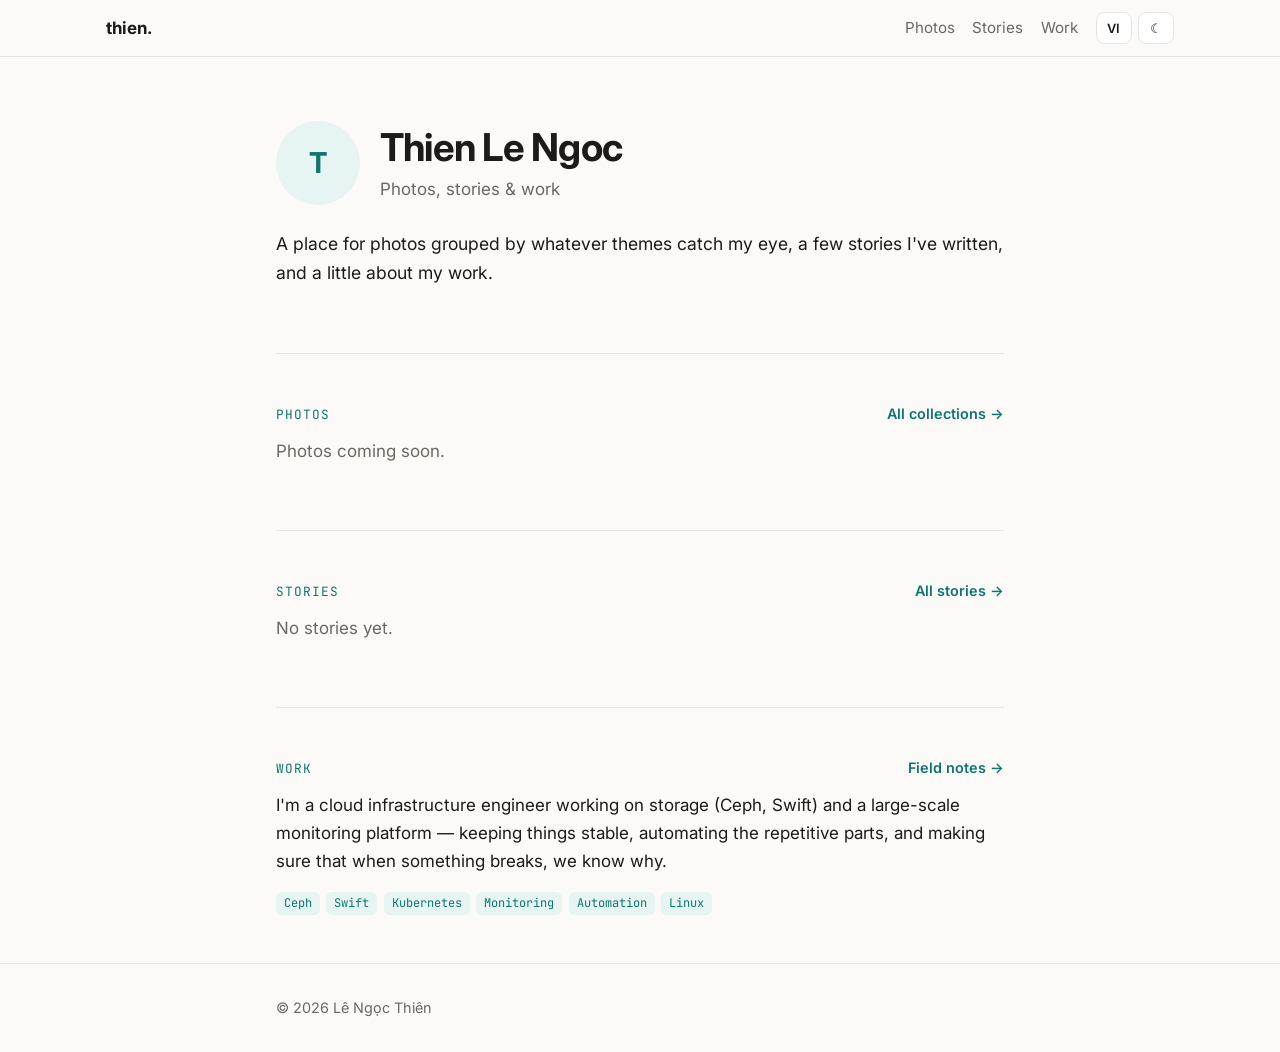
==== commit d5b40bb6: "Add work field notes for Ceph, Swift and monitoring - New cong-viec/ page: short work summary plus a" ====
--- a/index.html
+++ b/index.html
@@ -22,7 +22,7 @@
     <nav class="nav">
       <a href="anh/"><span data-l="vi">Ảnh</span><span data-l="en">Photos</span></a>
       <a href="chuyen/"><span data-l="vi">Chuyện</span><span data-l="en">Stories</span></a>
-      <a href="#work"><span data-l="vi">Công việc</span><span data-l="en">Work</span></a>
+      <a href="cong-viec/"><span data-l="vi">Công việc</span><span data-l="en">Work</span></a>
       <span class="toggles">
         <button class="btn-icon" id="lang-toggle" type="button" aria-label="Switch language">EN</button>
         <button class="btn-icon" id="theme-toggle" type="button" aria-label="Toggle theme">☾</button>
@@ -69,27 +69,24 @@
   </section>
 
   <section id="work">
-    <div class="eyebrow"><span data-l="vi">Công việc</span><span data-l="en">Work</span></div>
-    <!-- TODO: chỉnh lại cho đúng. Repo public — không nêu tên hệ thống / khách hàng nội bộ. -->
+    <div class="section-head">
+      <div class="eyebrow"><span data-l="vi">Công việc</span><span data-l="en">Work</span></div>
+      <a href="cong-viec/"><span data-l="vi">Ghi chép kỹ thuật →</span><span data-l="en">Field notes →</span></a>
+    </div>
+    <!-- TODO: chỉnh lại cho đúng. Repo public — không nêu tên công ty / sản phẩm / hệ thống nội bộ. -->
     <p data-l="vi">
-      Mình là kỹ sư hạ tầng cloud. Hiện tại mình xây dựng và vận hành nền tảng Kubernetes
-      và hệ thống giám sát cho dịch vụ cloud — làm sao để hệ thống chạy ổn định,
-      tự động hoá được những việc lặp lại, và khi có sự cố thì biết ngay vì sao.
+      Mình là kỹ sư hạ tầng cloud, làm về lưu trữ (Ceph, Swift) và hệ thống giám sát quy mô lớn —
+      làm sao để hệ thống chạy ổn định, tự động hoá được những việc lặp lại,
+      và khi có sự cố thì biết ngay vì sao.
     </p>
     <p data-l="en">
-      I'm a cloud infrastructure engineer. These days I build and run Kubernetes platforms
-      and monitoring for cloud services — keeping things stable, automating the repetitive parts,
-      and making sure that when something breaks, we know why.
+      I'm a cloud infrastructure engineer working on storage (Ceph, Swift) and a large-scale monitoring
+      platform — keeping things stable, automating the repetitive parts, and making sure that when
+      something breaks, we know why.
     </p>
     <div class="tags">
-      <span class="tag">Kubernetes</span><span class="tag">Monitoring</span><span class="tag">Automation</span>
-      <span class="tag">CI/CD</span><span class="tag">Linux</span>
-    </div>
-    <div class="links">
-      <a class="chip" href="https://github.com/lnthien97" target="_blank" rel="noopener">GitHub</a>
-      <!-- TODO: điền link thật hoặc xoá. Email nên dùng email cá nhân. -->
-      <a class="chip" href="https://www.linkedin.com/in/your-handle" target="_blank" rel="noopener">LinkedIn</a>
-      <a class="chip" href="mailto:you@example.com">Email</a>
+      <span class="tag">Ceph</span><span class="tag">Swift</span><span class="tag">Kubernetes</span>
+      <span class="tag">Monitoring</span><span class="tag">Automation</span><span class="tag">Linux</span>
     </div>
   </section>
 
--- a/assets/css/style.css
+++ b/assets/css/style.css
@@ -192,3 +192,58 @@
 
 /* Footer */
 .site-footer { border-top: 1px solid var(--border); padding: 2rem 0; color: var(--muted); font-size: .9rem; }
+
+/* ---------- Work notes ---------- */
+.system { padding: 1.5rem 0; border-top: 1px dashed var(--border); }
+.system:first-child { border-top: none; padding-top: 0; }
+.system h2 { margin-bottom: .3rem; }
+.system p { color: var(--muted); }
+.doc-links { display: flex; flex-wrap: wrap; gap: .5rem; }
+
+.doc-tabs { display: flex; flex-wrap: wrap; gap: .25rem; border-bottom: 1px solid var(--border); margin-bottom: 1.5rem; }
+.doc-tabs a { padding: .45rem .8rem; color: var(--muted); font-size: .92rem; border-bottom: 2px solid transparent; margin-bottom: -1px; }
+.doc-tabs a:hover { color: var(--text); text-decoration: none; }
+.doc-tabs a[aria-current] { color: var(--text); border-bottom-color: var(--accent); font-weight: 600; }
+
+.toc { background: var(--surface); border: 1px solid var(--border); border-radius: 8px; padding: .6rem 1rem; margin-bottom: 2rem; font-size: .92rem; }
+.toc summary { cursor: pointer; font-weight: 600; }
+.toc ol { margin: .5rem 0 .2rem; padding-left: 1.3rem; }
+.toc li { margin: .15rem 0; }
+
+.doc { font-size: 1rem; line-height: 1.7; }
+.doc h1 { margin-bottom: .75rem; }
+.doc h2 { margin-top: 2.5rem; padding-top: .5rem; }
+.doc h3 { margin-top: 1.75rem; }
+.doc h4 { margin: 1.25rem 0 .4rem; font-size: 1rem; }
+.doc ul, .doc ol { padding-left: 1.4rem; margin: 0 0 1em; }
+.doc li { margin: .2rem 0; }
+.doc li > p { margin: 0 0 .4em; }
+.doc blockquote { margin: 1.25rem 0; padding: .1rem 1rem; border-left: 3px solid var(--accent); color: var(--muted); }
+.doc hr { border: 0; border-top: 1px solid var(--border); margin: 2rem 0; }
+.doc code { font-family: var(--mono); font-size: .86em; background: var(--accent-soft); padding: .1em .35em; border-radius: 4px; overflow-wrap: anywhere; }
+.doc pre { background: var(--surface); border: 1px solid var(--border); border-radius: 8px; padding: .9rem 1rem; overflow-x: auto; line-height: 1.5; }
+.doc pre code { background: none; padding: 0; font-size: .84rem; overflow-wrap: normal; }
+.table-wrap { overflow-x: auto; margin: 0 0 1.25em; }
+.doc table { border-collapse: collapse; width: 100%; font-size: .92rem; }
+.doc th, .doc td { border: 1px solid var(--border); padding: .45rem .65rem; text-align: left; vertical-align: top; }
+.doc th { background: var(--surface); font-weight: 600; }
+.doc .mermaid { margin: 1.25rem 0; padding: 1rem; background: var(--surface); border: 1px solid var(--border); border-radius: 8px; overflow-x: auto; text-align: center; }
+.reading-time { color: var(--muted); text-transform: none; letter-spacing: 0; }
+
+/* Callouts: > [!NOTE] / [!TIP] / [!WARNING] ... */
+:root { --c-note: #2563eb; --c-tip: #0f766e; --c-important: #7c3aed; --c-warning: #b45309; --c-caution: #dc2626; }
+:root[data-theme="dark"] { --c-note: #60a5fa; --c-tip: #5eead4; --c-important: #c4b5fd; --c-warning: #fbbf24; --c-caution: #f87171; }
+@media (prefers-color-scheme: dark) {
+  :root:not([data-theme="light"]) { --c-note: #60a5fa; --c-tip: #5eead4; --c-important: #c4b5fd; --c-warning: #fbbf24; --c-caution: #f87171; }
+}
+.doc blockquote.callout {
+  --c: var(--c-note);
+  color: var(--text); border-left: 4px solid var(--c); border-radius: 0 8px 8px 0;
+  background: color-mix(in srgb, var(--c) 9%, var(--surface)); padding: .7rem 1rem .4rem; margin: 1.5rem 0;
+}
+.doc blockquote.callout p:last-child, .doc blockquote.callout ul:last-child { margin-bottom: .3rem; }
+.callout-tip { --c: var(--c-tip) !important; }
+.callout-important { --c: var(--c-important) !important; }
+.callout-warning { --c: var(--c-warning) !important; }
+.callout-caution { --c: var(--c-caution) !important; }
+.callout-title { color: var(--c); font-weight: 700; font-size: .78rem; text-transform: uppercase; letter-spacing: .06em; margin-bottom: .3rem; }
